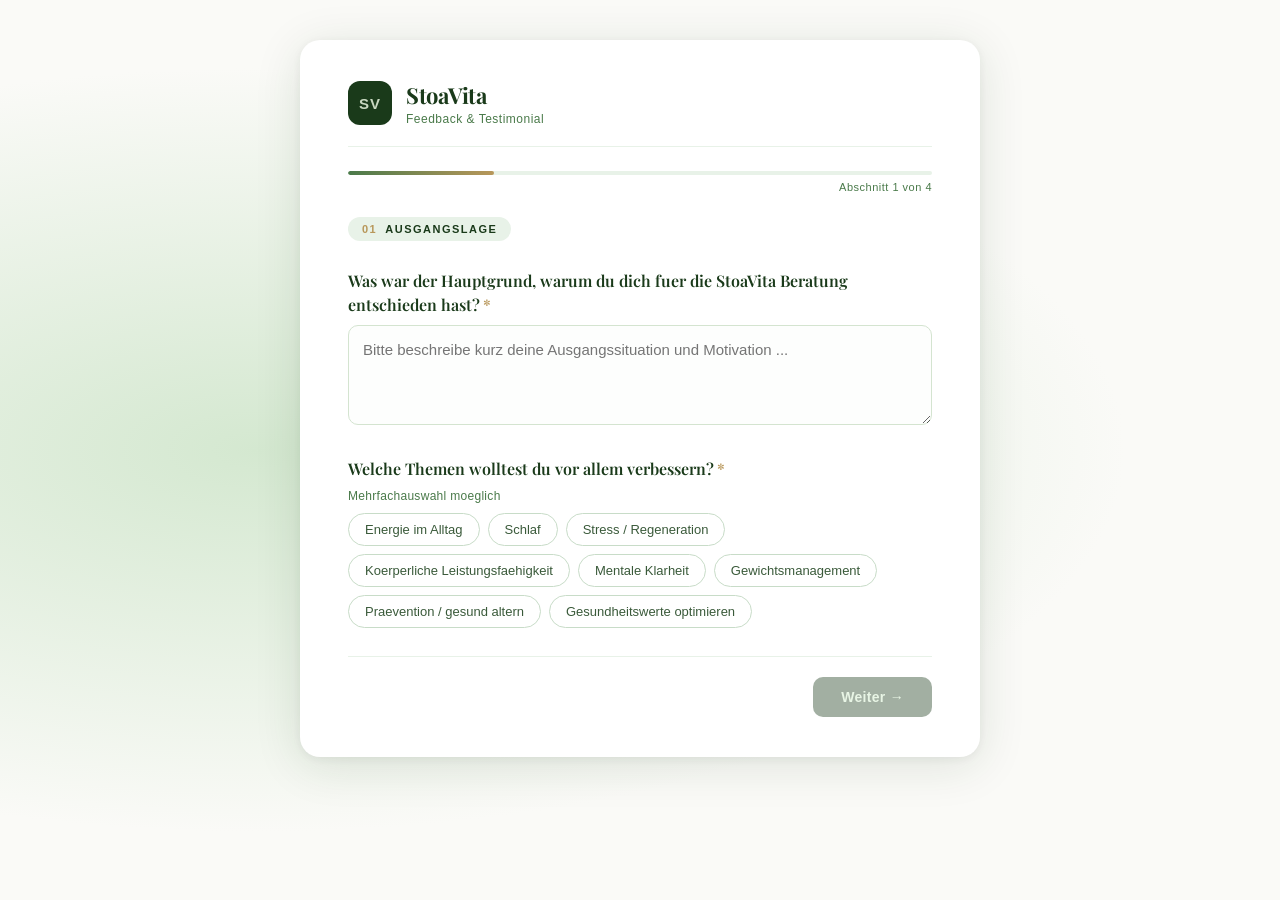
==== feedback.html @ dcf199b5 "Add testimonial feedback form Interactive multi-step form in StoaVita design for collecting customer" ====
<!DOCTYPE html>
<html lang="de">
<head>
<meta charset="UTF-8">
<meta name="viewport" content="width=device-width, initial-scale=1.0">
<title>StoaVita — Feedback & Testimonial</title>
<style>
  @import url('https://fonts.googleapis.com/css2?family=Playfair+Display:wght@400;600;700&display=swap');

  *, *::before, *::after { margin: 0; padding: 0; box-sizing: border-box; }

  :root {
    --sv-dark: #1a3a1a;
    --sv-green: #4a7a4a;
    --sv-green-light: #e8f2e8;
    --sv-gold: #b8975a;
    --sv-bg: #fafaf7;
    --sv-white: #ffffff;
    --sv-border: #d4e4d0;
    --sv-text: #2a3a2a;
    --sv-muted: #7a9a7a;
    --sv-olive: #8B9068;
  }

  body {
    font-family: 'Segoe UI', -apple-system, BlinkMacSystemFont, 'Helvetica Neue', Arial, sans-serif;
    background: radial-gradient(ellipse at 20% 50%, #d4e8d0 0%, var(--sv-bg) 60%);
    color: var(--sv-text);
    min-height: 100vh;
    display: flex;
    align-items: flex-start;
    justify-content: center;
    padding: 40px 16px;
  }

  .card {
    background: var(--sv-white);
    border-radius: 20px;
    box-shadow: 0 8px 48px rgba(26,58,26,0.12), 0 2px 8px rgba(26,58,26,0.06);
    padding: 40px 48px;
    width: 100%;
    max-width: 680px;
  }

  @media (max-width: 600px) {
    .card { padding: 28px 20px; }
    body { padding: 20px 12px; }
  }

  /* Header */
  .header {
    display: flex;
    align-items: center;
    gap: 14px;
    padding-bottom: 20px;
    margin-bottom: 24px;
    border-bottom: 1px solid var(--sv-green-light);
  }

  .logo-box {
    width: 44px; height: 44px;
    border-radius: 12px;
    background: var(--sv-dark);
    color: #c8d8c0;
    display: flex; align-items: center; justify-content: center;
    font-size: 15px; font-weight: 700; letter-spacing: 1px;
    flex-shrink: 0;
  }

  .header-text h1 {
    font-family: 'Playfair Display', Georgia, serif;
    font-size: 22px; font-weight: 700; color: var(--sv-dark);
    letter-spacing: -0.3px;
  }

  .header-text p {
    font-size: 12px; color: var(--sv-green);
    letter-spacing: 0.5px; margin-top: 2px;
  }

  /* Progress */
  .progress-bar { height: 4px; border-radius: 2px; background: var(--sv-green-light); margin-bottom: 6px; overflow: hidden; }
  .progress-fill { height: 100%; border-radius: 2px; background: linear-gradient(90deg, var(--sv-green), var(--sv-gold)); transition: width 0.4s ease; }
  .progress-label { font-size: 11px; color: var(--sv-green); text-align: right; letter-spacing: 0.5px; margin-bottom: 24px; }

  /* Step pill */
  .step-pill {
    display: inline-flex; align-items: center; gap: 8px;
    background: var(--sv-green-light); border-radius: 20px;
    padding: 6px 14px; font-size: 11px; font-weight: 700;
    letter-spacing: 1.5px; text-transform: uppercase;
    color: var(--sv-dark); margin-bottom: 28px;
  }
  .step-pill .num { color: var(--sv-gold); font-weight: 800; }

  /* Questions */
  .question { margin-bottom: 28px; }
  .question:last-child { margin-bottom: 0; }

  .question label {
    display: block; font-family: 'Playfair Display', Georgia, serif;
    font-size: 16px; font-weight: 600; color: var(--sv-dark);
    line-height: 1.5; margin-bottom: 8px;
  }

  .question label .req { color: var(--sv-gold); margin-left: 3px; }
  .question .hint { font-size: 12px; color: var(--sv-green); margin-bottom: 10px; letter-spacing: 0.3px; }

  textarea, input[type="text"], input[type="email"] {
    width: 100%; border: 1.5px solid var(--sv-border); border-radius: 10px;
    padding: 12px 14px; font-size: 15px; font-family: inherit;
    color: var(--sv-text); background: #fdfefd; line-height: 1.6;
    resize: vertical; outline: none; transition: border-color 0.2s;
  }
  textarea:focus, input:focus { border-color: var(--sv-green); }
  textarea { min-height: 100px; }

  /* Chips */
  .chips { display: flex; flex-wrap: wrap; gap: 8px; }
  .chip {
    padding: 8px 16px; border-radius: 24px; font-size: 13px;
    border: 1.5px solid #c8dcc8; background: var(--sv-white);
    color: #3a5a3a; cursor: pointer; transition: all 0.2s;
    user-select: none; font-family: inherit;
  }
  .chip:hover { border-color: var(--sv-green); }
  .chip.selected {
    border-color: var(--sv-dark); background: var(--sv-dark); color: #c8e8c0;
  }
  .chip.selected::before { content: "\2713 "; color: var(--sv-gold); font-weight: 700; }

  /* Rating */
  .rating-row { display: flex; gap: 6px; flex-wrap: wrap; margin-bottom: 6px; }
  .rating-btn {
    width: 44px; height: 44px; border-radius: 10px; border: 1.5px solid #c8dcc8;
    background: var(--sv-white); color: var(--sv-green); font-size: 14px; font-weight: 600;
    cursor: pointer; transition: all 0.2s; font-family: inherit;
  }
  .rating-btn:hover { border-color: var(--sv-green); }
  .rating-btn.filled { background: var(--sv-green-light); color: var(--sv-dark); }
  .rating-btn.selected {
    border-color: var(--sv-dark); background: var(--sv-dark); color: #c8e8c0;
    transform: scale(1.1); box-shadow: 0 4px 12px rgba(26,58,26,0.25);
  }
  .rating-labels { display: flex; justify-content: space-between; font-size: 11px; color: var(--sv-muted); letter-spacing: 0.3px; }

  /* Radio */
  .radio-group { display: flex; flex-direction: column; gap: 8px; }
  .radio-btn {
    display: flex; align-items: center; gap: 10px;
    padding: 12px 16px; border-radius: 10px; border: 1.5px solid #c8dcc8;
    background: var(--sv-white); cursor: pointer; transition: all 0.2s;
    font-size: 14px; color: #2a4a2a; font-family: inherit; text-align: left; width: 100%;
  }
  .radio-btn:hover { border-color: var(--sv-green); }
  .radio-btn.selected { border-color: var(--sv-green); background: var(--sv-green-light); color: var(--sv-dark); font-weight: 600; }
  .radio-dot {
    width: 16px; height: 16px; border-radius: 50%; border: 2px solid #b0cab0;
    flex-shrink: 0; transition: all 0.2s;
  }
  .radio-btn.selected .radio-dot {
    border-color: var(--sv-dark); background: var(--sv-dark);
    box-shadow: inset 0 0 0 3px var(--sv-white);
  }

  /* Highlight box */
  .highlight-box {
    background: linear-gradient(135deg, #f7fdf7, #fffdf4);
    border: 1px solid rgba(184,151,90,0.2);
    border-radius: 12px; padding: 20px 22px; margin: 0 -4px;
  }

  /* Navigation */
  .nav { display: flex; justify-content: space-between; align-items: center; margin-top: 28px; padding-top: 20px; border-top: 1px solid var(--sv-green-light); gap: 12px; }
  .btn-back {
    padding: 12px 20px; border-radius: 10px; border: 1.5px solid #c8dcc8;
    background: transparent; color: var(--sv-green); font-size: 14px;
    font-weight: 600; cursor: pointer; font-family: inherit;
  }
  .btn-back:hover { border-color: var(--sv-green); }
  .btn-next {
    margin-left: auto; padding: 12px 28px; border-radius: 10px; border: none;
    background: var(--sv-dark); color: #c8e8c0; font-size: 14px;
    font-weight: 700; cursor: pointer; font-family: inherit;
    letter-spacing: 0.3px; box-shadow: 0 4px 16px rgba(26,58,26,0.2);
    transition: all 0.2s;
  }
  .btn-next:hover { transform: translateY(-1px); box-shadow: 0 6px 20px rgba(26,58,26,0.3); }
  .btn-next:disabled { opacity: 0.4; cursor: not-allowed; transform: none; box-shadow: none; }

  /* Success */
  .success { text-align: center; padding: 20px 0; }
  .success .check { font-size: 52px; color: var(--sv-green); margin-bottom: 16px; }
  .success h2 { font-family: 'Playfair Display', Georgia, serif; font-size: 28px; color: var(--sv-dark); margin-bottom: 12px; }
  .success p { color: #4a5e4a; max-width: 400px; margin: 0 auto 28px; line-height: 1.7; }
  .success .sig { font-size: 13px; letter-spacing: 2px; color: var(--sv-muted); }

  /* Copy button */
  .btn-copy {
    display: inline-flex; align-items: center; gap: 8px;
    padding: 12px 24px; border-radius: 10px; border: 1.5px solid var(--sv-olive);
    background: var(--sv-white); color: var(--sv-olive); font-size: 14px;
    font-weight: 600; cursor: pointer; font-family: inherit;
    transition: all 0.2s; margin-top: 16px;
  }
  .btn-copy:hover { background: var(--sv-olive); color: var(--sv-white); }
  .btn-copy.copied { background: var(--sv-green); color: var(--sv-white); border-color: var(--sv-green); }

  .btn-email {
    display: inline-flex; align-items: center; gap: 8px;
    padding: 14px 28px; border-radius: 10px; border: none;
    background: var(--sv-dark); color: #c8e8c0; font-size: 14px;
    font-weight: 700; cursor: pointer; font-family: inherit;
    letter-spacing: 0.3px; box-shadow: 0 4px 16px rgba(26,58,26,0.2);
    transition: all 0.2s; text-decoration: none; margin-top: 12px;
  }
  .btn-email:hover { transform: translateY(-1px); }

  .hidden { display: none !important; }
</style>
</head>
<body>

<div class="card" id="app">
  <!-- Header -->
  <div class="header">
    <div class="logo-box">SV</div>
    <div class="header-text">
      <h1>StoaVita</h1>
      <p>Feedback & Testimonial</p>
    </div>
  </div>

  <!-- Progress -->
  <div class="progress-bar"><div class="progress-fill" id="progressFill" style="width: 25%"></div></div>
  <div class="progress-label" id="progressLabel">Abschnitt 1 von 4</div>

  <!-- STEP 1: Ausgangslage -->
  <div class="step" id="step1">
    <div class="step-pill"><span class="num">01</span> Ausgangslage</div>

    <div class="question">
      <label>Was war der Hauptgrund, warum du dich fuer die StoaVita Beratung entschieden hast?<span class="req">*</span></label>
      <textarea id="q1" placeholder="Bitte beschreibe kurz deine Ausgangssituation und Motivation ..."></textarea>
    </div>

    <div class="question">
      <label>Welche Themen wolltest du vor allem verbessern?<span class="req">*</span></label>
      <div class="hint">Mehrfachauswahl moeglich</div>
      <div class="chips" id="q2chips">
        <button class="chip" data-q="q2">Energie im Alltag</button>
        <button class="chip" data-q="q2">Schlaf</button>
        <button class="chip" data-q="q2">Stress / Regeneration</button>
        <button class="chip" data-q="q2">Koerperliche Leistungsfaehigkeit</button>
        <button class="chip" data-q="q2">Mentale Klarheit</button>
        <button class="chip" data-q="q2">Gewichtsmanagement</button>
        <button class="chip" data-q="q2">Praevention / gesund altern</button>
        <button class="chip" data-q="q2">Gesundheitswerte optimieren</button>
      </div>
    </div>
  </div>

  <!-- STEP 2: Ergebnisse -->
  <div class="step hidden" id="step2">
    <div class="step-pill"><span class="num">02</span> Ergebnisse</div>

    <div class="question">
      <label>Was hat sich durch die Zusammenarbeit fuer dich am deutlichsten veraendert?<span class="req">*</span></label>
      <textarea id="q3" placeholder="Konkrete Veraenderungen, spuerbare Unterschiede im Alltag ..."></textarea>
    </div>

    <div class="question">
      <label>Welche Empfehlungen hast du tatsaechlich umgesetzt?</label>
      <div class="hint">Mehrfachauswahl moeglich</div>
      <div class="chips" id="q4chips">
        <button class="chip" data-q="q4">Ernaehrung</button>
        <button class="chip" data-q="q4">Schlafoptimierung</button>
        <button class="chip" data-q="q4">Training / Bewegung</button>
        <button class="chip" data-q="q4">Stressmanagement</button>
        <button class="chip" data-q="q4">Supplemente</button>
        <button class="chip" data-q="q4">Routinen / Alltagsstruktur</button>
        <button class="chip" data-q="q4">Tracking von Gesundheitswerten</button>
      </div>
    </div>

    <div class="question">
      <label>Was war dein groesster persoenlicher Nutzen?<span class="req">*</span></label>
      <textarea id="q5" placeholder="Was hat sich fuer dich am nachhaltigsten veraendert? ..."></textarea>
    </div>
  </div>

  <!-- STEP 3: Bewertung -->
  <div class="step hidden" id="step3">
    <div class="step-pill"><span class="num">03</span> Bewertung</div>

    <div class="question">
      <label>Wie stark hat dir die Beratung insgesamt geholfen?<span class="req">*</span></label>
      <div class="rating-row" data-q="q6"></div>
      <div class="rating-labels"><span>Kaum hilfreich</span><span>Extrem hilfreich</span></div>
    </div>

    <div class="question">
      <label>Wie verstaendlich und alltagstauglich waren die Empfehlungen?<span class="req">*</span></label>
      <div class="rating-row" data-q="q7"></div>
      <div class="rating-labels"><span>Schwer umsetzbar</span><span>Sehr klar & leicht umsetzbar</span></div>
    </div>

    <div class="question">
      <label>Hattest du das Gefuehl, verantwortungsvoll und fair beraten worden zu sein?<span class="req">*</span></label>
      <div class="rating-row" data-q="q8"></div>
      <div class="rating-labels"><span>Ueberhaupt nicht</span><span>Absolut</span></div>
    </div>
  </div>

  <!-- STEP 4: Testimonial & Freigabe -->
  <div class="step hidden" id="step4">
    <div class="step-pill"><span class="num">04</span> Testimonial & Freigabe</div>

    <div class="question">
      <div class="highlight-box">
        <label>Wenn du die StoaVita Beratung in 1-2 Saetzen beschreiben muesstest — was wuerdest du sagen?<span class="req">*</span></label>
        <textarea id="q9" placeholder="Dein persoenliches Statement ..." rows="3"></textarea>
      </div>
    </div>

    <div class="question">
      <label>Dein Name<span class="req">*</span></label>
      <input type="text" id="qName" placeholder="Vorname Nachname">
    </div>

    <div class="question">
      <label>Deine E-Mail (nur fuer Rueckfragen)<span class="req">*</span></label>
      <input type="email" id="qEmail" placeholder="name@beispiel.de">
    </div>

    <div class="question">
      <label>Duerfen wir dein Feedback als Testimonial verwenden?<span class="req">*</span></label>
      <div class="radio-group" id="q10radios">
        <button class="radio-btn" data-val="full"><span class="radio-dot"></span>Ja, mit Name und Funktion</button>
        <button class="radio-btn" data-val="firstname"><span class="radio-dot"></span>Ja, nur mit Vorname</button>
        <button class="radio-btn" data-val="anon"><span class="radio-dot"></span>Ja, anonym</button>
        <button class="radio-btn" data-val="no"><span class="radio-dot"></span>Nein, bitte nicht veroeffentlichen</button>
      </div>
    </div>
  </div>

  <!-- SUCCESS -->
  <div class="step hidden" id="stepSuccess">
    <div class="success">
      <div class="check">&#10003;</div>
      <h2>Vielen Dank!</h2>
      <p>Dein Feedback ist fuer mich und die Weiterentwicklung meiner Beratung sehr wertvoll. Ich melde mich zeitnah bei dir.</p>

      <a id="emailBtn" class="btn-email" href="#">&#9993; Per E-Mail senden</a>
      <br>
      <button id="copyBtn" class="btn-copy">&#128203; In Zwischenablage kopieren</button>

      <br><br>
      <div class="sig">STOA<strong>VITA</strong> &middot; Felix Baier</div>
    </div>
  </div>

  <!-- Navigation -->
  <div class="nav" id="navBar">
    <button class="btn-back hidden" id="btnBack" onclick="goBack()">&larr; Zurueck</button>
    <button class="btn-next" id="btnNext" onclick="goNext()" disabled>Weiter &rarr;</button>
  </div>
</div>

<script>
(function() {
  var currentStep = 1;
  var totalSteps = 4;
  var answers = {};
  var chips = {};

  // Init rating buttons
  document.querySelectorAll('.rating-row[data-q]').forEach(function(row) {
    var qid = row.dataset.q;
    for (var i = 1; i <= 10; i++) {
      var btn = document.createElement('button');
      btn.className = 'rating-btn';
      btn.textContent = i;
      btn.dataset.val = i;
      btn.onclick = function() {
        answers[qid] = parseInt(this.dataset.val);
        updateRating(row, qid);
        validate();
      };
      row.appendChild(btn);
    }
  });

  function updateRating(row, qid) {
    var val = answers[qid] || 0;
    row.querySelectorAll('.rating-btn').forEach(function(btn) {
      var n = parseInt(btn.dataset.val);
      btn.className = 'rating-btn' + (n === val ? ' selected' : (n < val ? ' filled' : ''));
    });
  }

  // Chip selection
  document.querySelectorAll('.chip').forEach(function(chip) {
    chip.onclick = function() {
      var qid = this.dataset.q;
      if (!chips[qid]) chips[qid] = [];
      var text = this.textContent.replace(/^\u2713 /, '');
      var idx = chips[qid].indexOf(text);
      if (idx === -1) {
        chips[qid].push(text);
        this.classList.add('selected');
      } else {
        chips[qid].splice(idx, 1);
        this.classList.remove('selected');
      }
      validate();
    };
  });

  // Radio selection
  document.querySelectorAll('.radio-btn').forEach(function(btn) {
    btn.onclick = function() {
      var group = this.parentElement;
      group.querySelectorAll('.radio-btn').forEach(function(b) { b.classList.remove('selected'); });
      this.classList.add('selected');
      answers['q10'] = this.dataset.val;
      validate();
    };
  });

  // Input validation on typing
  document.querySelectorAll('textarea, input').forEach(function(el) {
    el.addEventListener('input', validate);
  });

  function validate() {
    var valid = true;
    if (currentStep === 1) {
      if (!val('q1') || val('q1').length < 10) valid = false;
      if (!chips['q2'] || chips['q2'].length === 0) valid = false;
    } else if (currentStep === 2) {
      if (!val('q3') || val('q3').length < 10) valid = false;
      if (!val('q5') || val('q5').length < 10) valid = false;
    } else if (currentStep === 3) {
      if (!answers['q6']) valid = false;
      if (!answers['q7']) valid = false;
      if (!answers['q8']) valid = false;
    } else if (currentStep === 4) {
      if (!val('q9') || val('q9').length < 10) valid = false;
      if (!val('qName') || val('qName').length < 2) valid = false;
      if (!val('qEmail') || val('qEmail').indexOf('@') === -1) valid = false;
      if (!answers['q10']) valid = false;
    }
    document.getElementById('btnNext').disabled = !valid;
  }

  function val(id) {
    var el = document.getElementById(id);
    return el ? el.value.trim() : '';
  }

  window.goNext = function() {
    if (document.getElementById('btnNext').disabled) return;
    if (currentStep < totalSteps) {
      showStep(currentStep + 1);
    } else {
      submit();
    }
  };

  window.goBack = function() {
    if (currentStep > 1) showStep(currentStep - 1);
  };

  function showStep(n) {
    for (var i = 1; i <= totalSteps; i++) {
      document.getElementById('step' + i).classList.toggle('hidden', i !== n);
    }
    currentStep = n;
    var pct = (n / totalSteps) * 100;
    document.getElementById('progressFill').style.width = pct + '%';
    document.getElementById('progressLabel').textContent = 'Abschnitt ' + n + ' von ' + totalSteps;
    document.getElementById('btnBack').classList.toggle('hidden', n === 1);
    document.getElementById('btnNext').textContent = n === totalSteps ? 'Absenden' : 'Weiter \u2192';
    validate();
    window.scrollTo({ top: 0, behavior: 'smooth' });
  }

  function submit() {
    var text = buildText();

    // Show success
    for (var i = 1; i <= totalSteps; i++) document.getElementById('step' + i).classList.add('hidden');
    document.getElementById('stepSuccess').classList.remove('hidden');
    document.getElementById('navBar').classList.add('hidden');
    document.getElementById('progressFill').style.width = '100%';
    document.getElementById('progressLabel').textContent = 'Abgeschlossen';

    // Email button
    var subject = encodeURIComponent('StoaVita Testimonial von ' + val('qName'));
    var body = encodeURIComponent(text);
    document.getElementById('emailBtn').href = 'mailto:info@stoavita.de?subject=' + subject + '&body=' + body;

    // Copy button
    document.getElementById('copyBtn').onclick = function() {
      navigator.clipboard.writeText(text).then(function() {
        var btn = document.getElementById('copyBtn');
        btn.classList.add('copied');
        btn.innerHTML = '&#10003; Kopiert!';
        setTimeout(function() { btn.classList.remove('copied'); btn.innerHTML = '&#128203; In Zwischenablage kopieren'; }, 2500);
      });
    };
  }

  function buildText() {
    var freigabe = { full: 'Mit vollem Namen', firstname: 'Nur Vorname', anon: 'Anonym', no: 'Keine Veroeffentlichung' };
    var lines = [];
    lines.push('=== STOAVITA FEEDBACK & TESTIMONIAL ===');
    lines.push('');
    lines.push('Name: ' + val('qName'));
    lines.push('E-Mail: ' + val('qEmail'));
    lines.push('Freigabe: ' + (freigabe[answers['q10']] || '-'));
    lines.push('');
    lines.push('--- AUSGANGSLAGE ---');
    lines.push('Hauptgrund: ' + val('q1'));
    lines.push('Themen: ' + (chips['q2'] || []).join(', '));
    lines.push('');
    lines.push('--- ERGEBNISSE ---');
    lines.push('Veraenderungen: ' + val('q3'));
    lines.push('Umgesetzte Massnahmen: ' + (chips['q4'] || []).join(', '));
    lines.push('Groesster Nutzen: ' + val('q5'));
    lines.push('');
    lines.push('--- BEWERTUNG ---');
    lines.push('Gesamthilfe: ' + (answers['q6'] || '-') + '/10');
    lines.push('Verstaendlichkeit: ' + (answers['q7'] || '-') + '/10');
    lines.push('Vertrauenswuerdigkeit: ' + (answers['q8'] || '-') + '/10');
    lines.push('');
    lines.push('--- TESTIMONIAL ---');
    lines.push(val('q9'));
    lines.push('');
    lines.push('---');
    lines.push('Gesendet via StoaVita Testimonial-Formular');
    return lines.join('\n');
  }

  validate();
})();
</script>
</body>
</html>
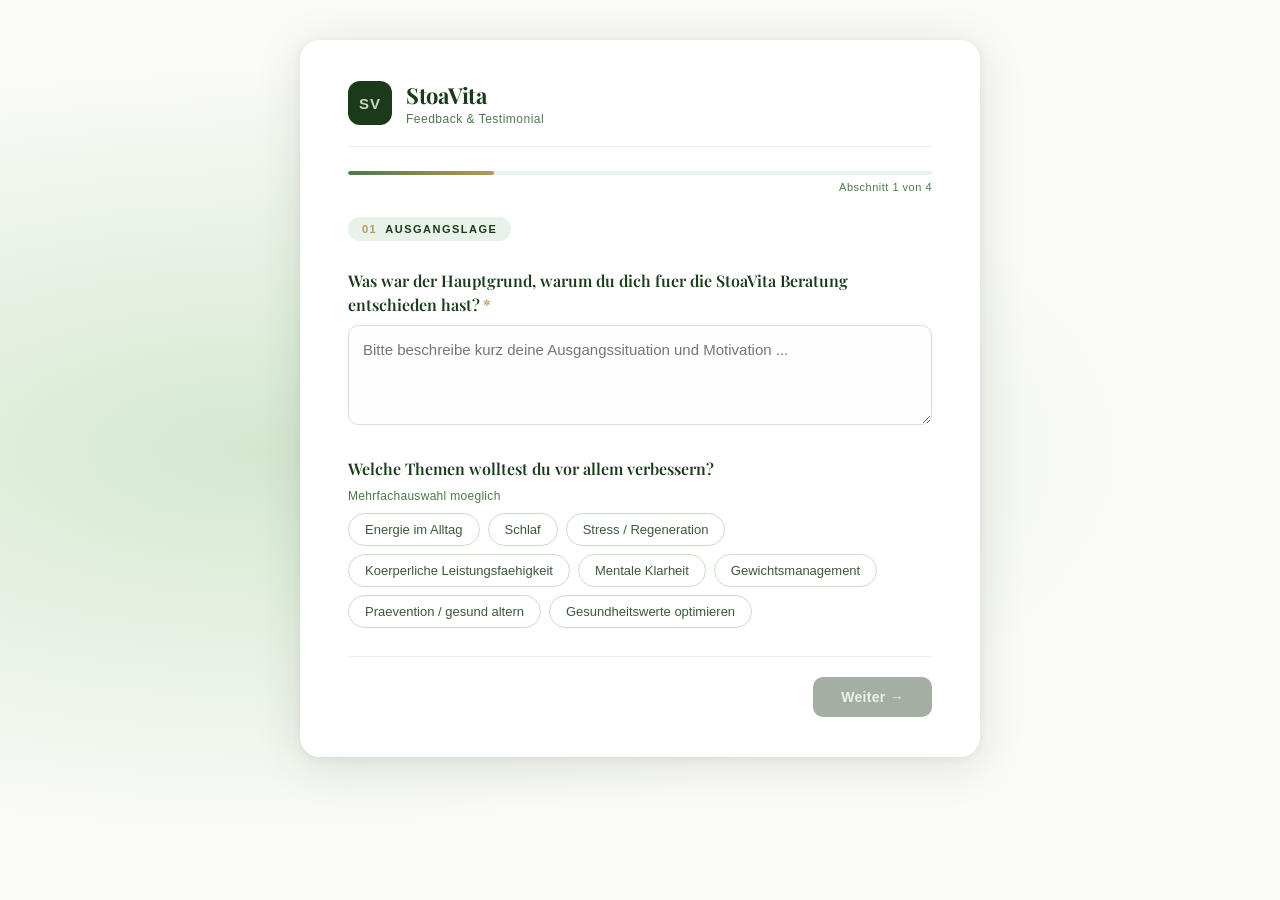
==== commit c2a087f4: "Relax form validation — chips optional, lower min char count Co-Authored-By: Claude Opus 4.6 (1M con" ====
--- a/feedback.html
+++ b/feedback.html
@@ -245,7 +245,7 @@
     </div>
 
     <div class="question">
-      <label>Welche Themen wolltest du vor allem verbessern?<span class="req">*</span></label>
+      <label>Welche Themen wolltest du vor allem verbessern?</label>
       <div class="hint">Mehrfachauswahl moeglich</div>
       <div class="chips" id="q2chips">
         <button class="chip" data-q="q2">Energie im Alltag</button>
@@ -349,9 +349,10 @@
     <div class="success">
       <div class="check">&#10003;</div>
       <h2>Vielen Dank!</h2>
+      <p id="sendStatus" style="font-weight: 600; margin-bottom: 8px; color: #4a7a4a;">Wird gesendet...</p>
       <p>Dein Feedback ist fuer mich und die Weiterentwicklung meiner Beratung sehr wertvoll. Ich melde mich zeitnah bei dir.</p>
 
-      <a id="emailBtn" class="btn-email" href="#">&#9993; Per E-Mail senden</a>
+      <a id="emailBtn" class="btn-email" href="#" style="display:none;">&#9993; Alternativ per E-Mail senden</a>
       <br>
       <button id="copyBtn" class="btn-copy">&#128203; In Zwischenablage kopieren</button>
 
@@ -436,17 +437,16 @@
   function validate() {
     var valid = true;
     if (currentStep === 1) {
-      if (!val('q1') || val('q1').length < 10) valid = false;
-      if (!chips['q2'] || chips['q2'].length === 0) valid = false;
+      if (!val('q1') || val('q1').length < 3) valid = false;
     } else if (currentStep === 2) {
-      if (!val('q3') || val('q3').length < 10) valid = false;
-      if (!val('q5') || val('q5').length < 10) valid = false;
+      if (!val('q3') || val('q3').length < 3) valid = false;
+      if (!val('q5') || val('q5').length < 3) valid = false;
     } else if (currentStep === 3) {
       if (!answers['q6']) valid = false;
       if (!answers['q7']) valid = false;
       if (!answers['q8']) valid = false;
     } else if (currentStep === 4) {
-      if (!val('q9') || val('q9').length < 10) valid = false;
+      if (!val('q9') || val('q9').length < 3) valid = false;
       if (!val('qName') || val('qName').length < 2) valid = false;
       if (!val('qEmail') || val('qEmail').indexOf('@') === -1) valid = false;
       if (!answers['q10']) valid = false;
@@ -488,6 +488,43 @@
 
   function submit() {
     var text = buildText();
+    var freigabe = { full: 'Mit vollem Namen', firstname: 'Nur Vorname', anon: 'Anonym', no: 'Keine Veroeffentlichung' };
+
+    // Send to Formspree automatically
+    var formData = {
+      name: val('qName'),
+      email: val('qEmail'),
+      freigabe: freigabe[answers['q10']] || '-',
+      hauptgrund: val('q1'),
+      themen: (chips['q2'] || []).join(', '),
+      veraenderungen: val('q3'),
+      umgesetzte_massnahmen: (chips['q4'] || []).join(', '),
+      groesster_nutzen: val('q5'),
+      bewertung_gesamthilfe: (answers['q6'] || '-') + '/10',
+      bewertung_verstaendlichkeit: (answers['q7'] || '-') + '/10',
+      bewertung_vertrauen: (answers['q8'] || '-') + '/10',
+      testimonial: val('q9'),
+      _subject: 'Neues StoaVita Testimonial von ' + val('qName')
+    };
+
+    fetch('https://formspree.io/f/mreolywa', {
+      method: 'POST',
+      headers: { 'Content-Type': 'application/json', 'Accept': 'application/json' },
+      body: JSON.stringify(formData)
+    }).then(function(res) {
+      if (!res.ok) {
+        document.getElementById('sendStatus').textContent = 'Automatisches Senden fehlgeschlagen. Bitte nutze die Buttons unten.';
+        document.getElementById('sendStatus').style.color = '#b56565';
+        document.getElementById('emailBtn').style.display = 'inline-flex';
+      } else {
+        document.getElementById('sendStatus').textContent = 'Dein Feedback wurde erfolgreich gesendet!';
+        document.getElementById('sendStatus').style.color = '#4a7a4a';
+      }
+    }).catch(function() {
+      document.getElementById('sendStatus').textContent = 'Automatisches Senden fehlgeschlagen. Bitte nutze die Buttons unten.';
+      document.getElementById('sendStatus').style.color = '#b56565';
+      document.getElementById('emailBtn').style.display = 'inline-flex';
+    });
 
     // Show success
     for (var i = 1; i <= totalSteps; i++) document.getElementById('step' + i).classList.add('hidden');
@@ -496,12 +533,12 @@
     document.getElementById('progressFill').style.width = '100%';
     document.getElementById('progressLabel').textContent = 'Abgeschlossen';
 
-    // Email button
+    // Email button (fallback)
     var subject = encodeURIComponent('StoaVita Testimonial von ' + val('qName'));
     var body = encodeURIComponent(text);
     document.getElementById('emailBtn').href = 'mailto:info@stoavita.de?subject=' + subject + '&body=' + body;
 
-    // Copy button
+    // Copy button (fallback)
     document.getElementById('copyBtn').onclick = function() {
       navigator.clipboard.writeText(text).then(function() {
         var btn = document.getElementById('copyBtn');
